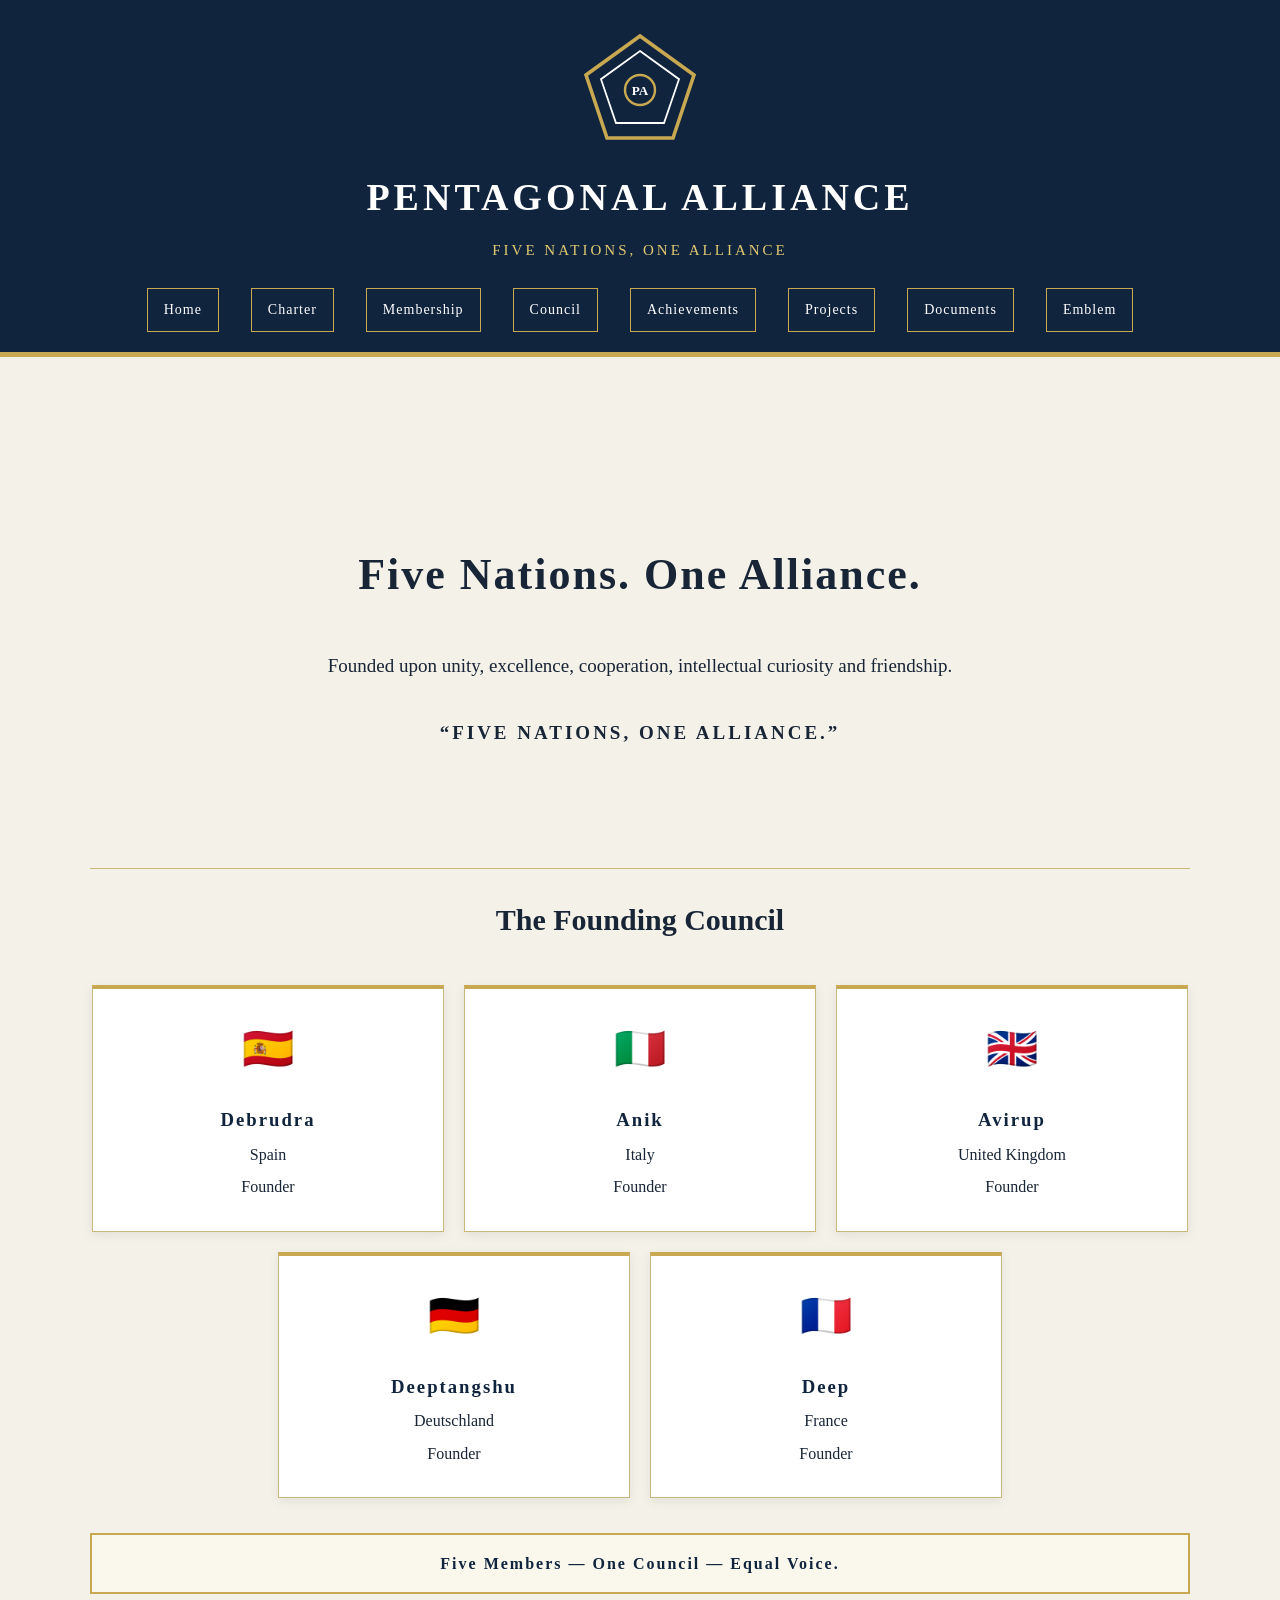
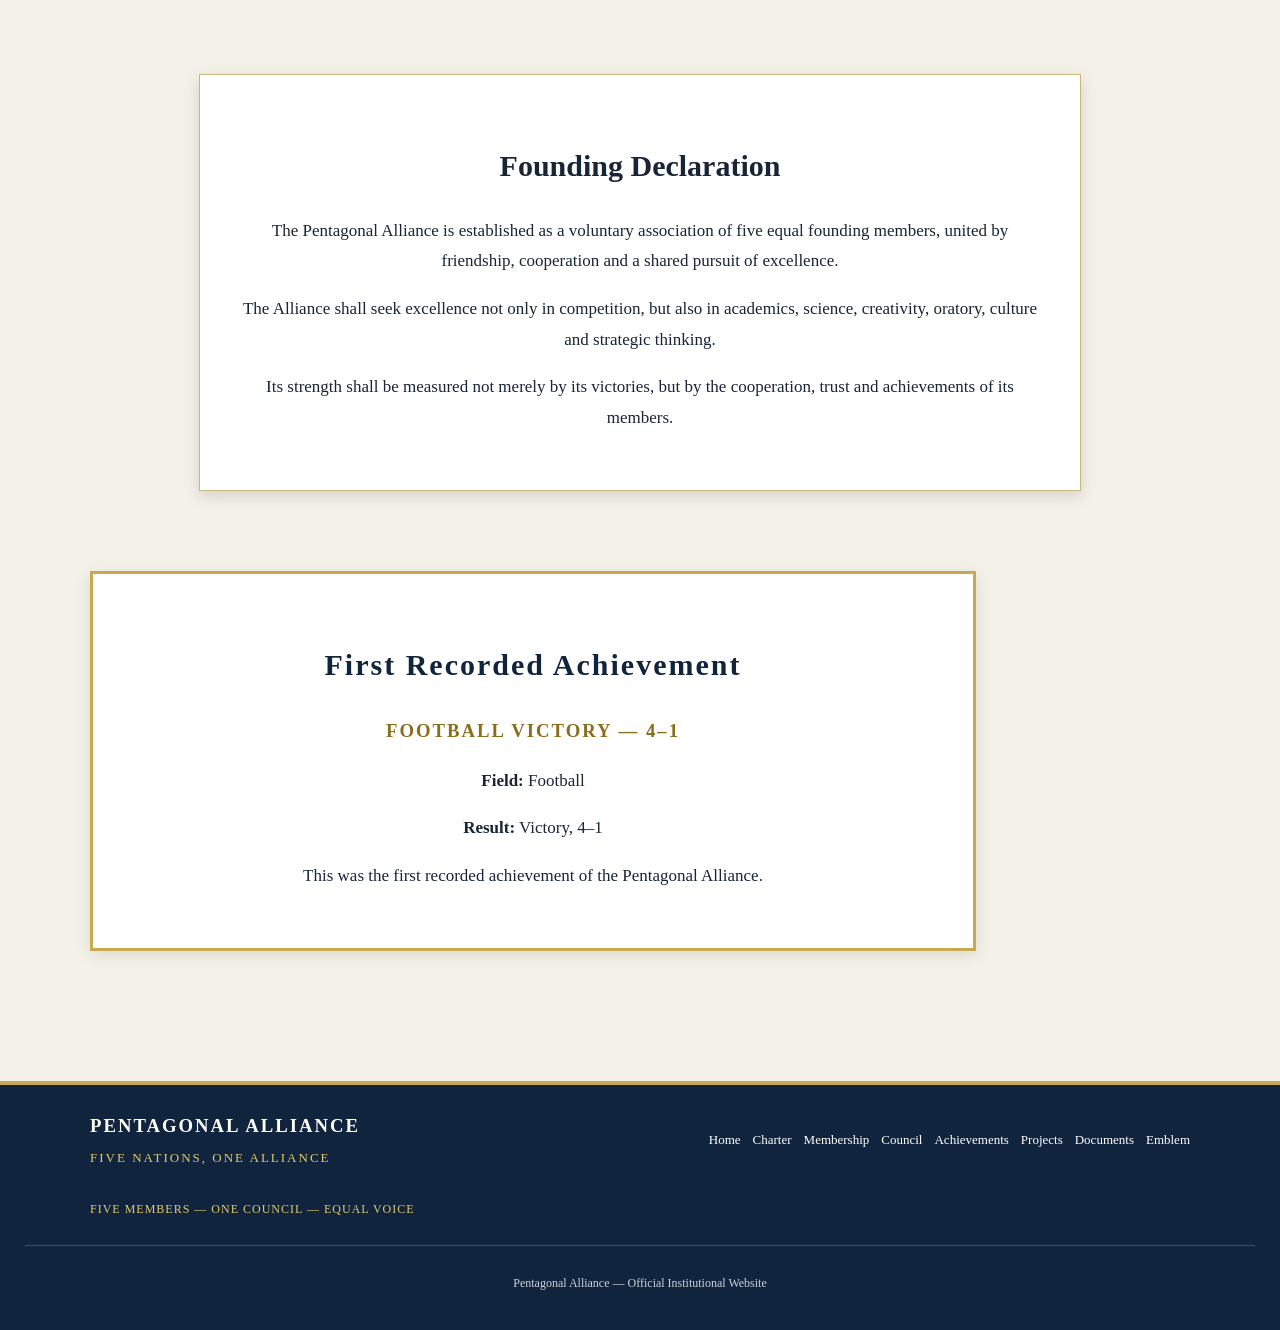
==== index.html @ d6d276eb "Rename index .html to index.html" ====
<!DOCTYPE html>
<html>

<head>
    <title>Pentagonal Alliance</title>
    <link rel="stylesheet" href="style.css">
</head>

<body>

<header>
<div class="alliance-emblem">

    <svg viewBox="0 0 200 200" aria-label="Pentagonal Alliance emblem">

        <polygon
            points="100,10 190,75 155,180 45,180 10,75"
            fill="none"
            stroke="#c8a951"
            stroke-width="6"
        />

        <polygon
            points="100,35 165,82 140,155 60,155 35,82"
            fill="none"
            stroke="#ffffff"
            stroke-width="3"
        />

        <circle
            cx="100"
            cy="100"
            r="25"
            fill="none"
            stroke="#c8a951"
            stroke-width="4"
        />

        <text
            x="100"
            y="108"
            text-anchor="middle"
            fill="#ffffff"
            font-size="22"
            font-family="Georgia, serif"
            font-weight="bold">
            PA
        </text>

    </svg>

</div>
    <h1>PENTAGONAL ALLIANCE</h1>

    <p>FIVE NATIONS, ONE ALLIANCE</p>

    <nav>
        <a href="home.html">Home</a>
        <a href="charter.html">Charter</a>
        <a href="membership.html">Membership</a>
        <a href="council.html">Council</a>
        <a href="achievements.html">Achievements</a>
        <a href="projects.html">Projects</a>
        <a href="documents.html">Documents</a>
        <a href="logo.html">Emblem</a>

    </nav>

</header>


<main>

    <!-- HERO SECTION -->

    <section class="hero">

        <h2>Five Nations. One Alliance.</h2>

        <p>
            Founded upon unity, excellence, cooperation,
            intellectual curiosity and friendship.
        </p>

        <p class="motto">
            “FIVE NATIONS, ONE ALLIANCE.”
        </p>

    </section>


    <!-- FOUNDING COUNCIL -->

    <section>

        <h2>The Founding Council</h2>

        <div class="founders">

            <div class="founder-card">
                <div class="flag">🇪🇸</div>
                <h3>Debrudra</h3>
                <p>Spain</p>
                <p>Founder</p>
            </div>

            <div class="founder-card">
                <div class="flag">🇮🇹</div>
                <h3>Anik</h3>
                <p>Italy</p>
                <p>Founder</p>
            </div>

            <div class="founder-card">
                <div class="flag">🇬🇧</div>
                <h3>Avirup</h3>
                <p>United Kingdom</p>
                <p>Founder</p>
            </div>

            <div class="founder-card">
                <div class="flag">🇩🇪</div>
                <h3>Deeptangshu</h3>
                <p>Deutschland</p>
                <p>Founder</p>
            </div>

            <div class="founder-card">
                <div class="flag">🇫🇷</div>
                <h3>Deep</h3>
                <p>France</p>
                <p>Founder</p>
            </div>

        </div>

        <p class="principle">
            Five Members — One Council — Equal Voice.
        </p>

    </section>


    <!-- FOUNDING DECLARATION -->

    <section class="declaration">

        <h2>Founding Declaration</h2>

        <p>
            The Pentagonal Alliance is established as a
            voluntary association of five equal founding members,
            united by friendship, cooperation and a shared pursuit
            of excellence.
        </p>

        <p>
            The Alliance shall seek excellence not only in
            competition, but also in academics, science,
            creativity, oratory, culture and strategic thinking.
        </p>

        <p>
            Its strength shall be measured not merely by its
            victories, but by the cooperation, trust and
            achievements of its members.
        </p>

    </section>


    <!-- FIRST ACHIEVEMENT -->

    <section class="achievement">

        <h2>First Recorded Achievement</h2>

        <h3>FOOTBALL VICTORY — 4–1</h3>

        <p>
            <strong>Field:</strong> Football
        </p>

        <p>
            <strong>Result:</strong> Victory, 4–1
        </p>

        <p>
            This was the first recorded achievement of the
            Pentagonal Alliance.
        </p>

    </section>

</main>


<footer>

    <div class="footer-inner">

        <div class="footer-brand">

            <h3>PENTAGONAL ALLIANCE</h3>

            <p>
                FIVE NATIONS, ONE ALLIANCE
            </p>

        </div>


        <div class="footer-links">

            <a href="home.html">Home</a>
            <a href="charter.html">Charter</a>
            <a href="membership.html">Membership</a>
            <a href="council.html">Council</a>
            <a href="achievements.html">Achievements</a>
            <a href="projects.html">Projects</a>
            <a href="documents.html">Documents</a>
            <a href="logo.html">Emblem</a>

        </div>


        <div class="footer-principle">

            <p>
                FIVE MEMBERS — ONE COUNCIL — EQUAL VOICE
            </p>

        </div>

    </div>


    <div class="footer-bottom">

        <p>
             Pentagonal Alliance — Official Institutional Website
        </p>

    </div>

</footer>


</body>

</html>
---- style.css ----
body {
    margin: 0;
    font-family: Georgia, serif;
    background: #f4f1e8;
    color: #172033;
}

header {
    background: #172033;
    color: white;
    text-align: center;
    padding: 35px;
}

header h1 {
    font-size: 42px;
    letter-spacing: 5px;
    margin: 0;
}

header p {
    letter-spacing: 3px;
}

main {
    text-align: center;
    padding: 60px 20px;
}

h2 {
    font-size: 30px;
}

footer {
    text-align: center;
    padding: 25px;
    background: #172033;
    color: white;
}
nav {
    margin-top: 25px;
}

nav a {
    color: white;
    text-decoration: none;
    margin: 0 12px;
    font-size: 16px;
}

nav a:hover {
    text-decoration: underline;
}
.hero {
    padding: 100px 20px;
    border-bottom: 1px solid #c9b77d;
}

.hero h2 {
    font-size: 44px;
    letter-spacing: 2px;
}

.hero p {
    font-size: 19px;
}

.motto {
    margin-top: 35px;
    font-weight: bold;
    letter-spacing: 3px;
}

.founders {
    display: flex;
    justify-content: center;
    gap: 20px;
    flex-wrap: wrap;
    margin-top: 40px;
}

.founder-card {
    background: white;
    width: 150px;
    padding: 25px 15px;
    border: 1px solid #c9b77d;
    box-shadow: 0 5px 15px #0002;
}

.founder-card .flag {
    font-size: 45px;
}

.founder-card h3 {
    margin-bottom: 5px;
}

.founder-card p {
    margin: 5px;
}

.principle {
    margin-top: 35px;
    font-weight: bold;
    letter-spacing: 1px;
}

.declaration,
.achievement {
    max-width: 800px;
    margin: 80px auto;
    padding: 40px;
    background: white;
    border: 1px solid #c9b77d;
    box-shadow: 0 5px 15px #0002;
}

.declaration p,
.achievement p {
    line-height: 1.8;
    font-size: 17px;
}

.achievement h3 {
    letter-spacing: 2px;
}
.page-intro {
    max-width: 900px;
    margin: 70px auto 40px;
    text-align: center;
}

.page-intro h2 {
    letter-spacing: 2px;
}

.article {
    max-width: 850px;
    margin: 30px auto;
    padding: 35px 45px;
    background: white;
    border-left: 5px solid #c9b77d;
    box-shadow: 0 4px 12px #0002;
    text-align: left;
}

.article h2 {
    margin-top: 0;
    font-size: 25px;
}

.article p {
    line-height: 1.8;
    font-size: 17px;
}

.article li {
    margin: 10px 0;
    line-height: 1.5;
}
.process {
    display: flex;
    flex-direction: column;
    align-items: center;
    margin-top: 35px;
}

.process-step {
    display: flex;
    flex-direction: column;
    align-items: center;
    justify-content: center;

    width: 260px;
    padding: 20px;

    background: #f4f1e8;
    border: 2px solid #c9b77d;

    text-align: center;
}

.process-step strong {
    font-size: 25px;
    margin-bottom: 8px;
}

.process-arrow {
    font-size: 30px;
    margin: 8px;
}

.final-step {
    background: #172033;
    color: white;
}

.article ol {
    padding-left: 25px;
}

.article ol li {
    margin: 18px 0;
    line-height: 1.7;
}
body {
    font-family: Georgia, "Times New Roman", serif;
    background: #f4f1e8;
    color: #182536;
    margin: 0;
    line-height: 1.7;
}

header {
    background: #10243e;
    color: white;
    text-align: center;
    padding: 30px 20px 20px;
    border-bottom: 5px solid #c8a951;
}

header h1 {
    margin: 0;
    font-size: 38px;
    letter-spacing: 4px;
}

header p {
    margin: 8px 0 22px;
    font-size: 15px;
    letter-spacing: 3px;
    color: #e1c96f;
}

nav {
    display: flex;
    justify-content: center;
    flex-wrap: wrap;
    gap: 8px;
}

nav a {
    color: white;
    text-decoration: none;
    padding: 9px 16px;
    border: 1px solid #c8a951;
    font-size: 14px;
    letter-spacing: 1px;
    transition: 0.3s;
}

nav a:hover {
    background: #c8a951;
    color: #10243e;
}

main {
    max-width: 1100px;
    margin: auto;
    padding: 45px 25px;
}

.page-intro {
    text-align: center;
    max-width: 850px;
    margin: 0 auto 40px;
    padding: 35px;
    background: white;
    border-top: 4px solid #c8a951;
    border-bottom: 1px solid #d6d0bd;
}

.page-intro h2 {
    font-size: 32px;
    letter-spacing: 2px;
    margin-top: 0;
}

.page-intro p {
    font-size: 17px;
}

.article {
    background: white;
    margin: 30px 0;
    padding: 30px 35px;
    border-left: 5px solid #10243e;
    box-shadow: 0 3px 10px rgba(0, 0, 0, 0.08);
}

.article h2 {
    color: #10243e;
    border-bottom: 1px solid #c8a951;
    padding-bottom: 8px;
}

.article li {
    margin: 8px 0;
}

.founders {
    display: flex;
    flex-wrap: wrap;
    justify-content: center;
    gap: 20px;
}

.founder-card {
    flex: 1 1 250px;
    max-width: 300px;
    background: white;
    padding: 25px;
    text-align: center;
    border-top: 4px solid #c8a951;
    box-shadow: 0 3px 10px rgba(0, 0, 0, 0.08);
    transition: transform 0.3s;
}

.founder-card:hover {
    transform: translateY(-5px);
}

.founder-card .flag {
    font-size: 42px;
    margin-bottom: 10px;
}

.founder-card h3 {
    color: #10243e;
    letter-spacing: 2px;
}

.principle {
    text-align: center;
    font-weight: bold;
    color: #10243e;
    letter-spacing: 2px;
    padding: 15px;
    border: 2px solid #c8a951;
    background: #faf7ed;
}

.achievement {
    background: white;
    text-align: center;
    margin: 35px 0;
    padding: 40px;
    border: 3px solid #c8a951;
    box-shadow: 0 4px 15px rgba(0, 0, 0, 0.1);
}

.achievement h3 {
    color: #8a6d1d;
    letter-spacing: 2px;
}

.achievement h2 {
    color: #10243e;
    font-size: 30px;
    letter-spacing: 2px;
}

.process {
    display: flex;
    align-items: stretch;
    justify-content: center;
    gap: 10px;
    margin: 35px 0;
    flex-wrap: wrap;
}

.process-step {
    flex: 1 1 200px;
    padding: 25px;
    background: white;
    border-top: 4px solid #c8a951;
    text-align: center;
}

.process-step strong {
    display: block;
    color: #10243e;
    font-size: 18px;
    margin-bottom: 8px;
}

.process-arrow {
    display: flex;
    align-items: center;
    font-size: 28px;
    color: #c8a951;
}

.final-step {
    background: #10243e;
    color: white;
    padding: 30px;
    text-align: center;
    margin: 30px 0;
    border: 3px solid #c8a951;
}

.final-step strong {
    font-size: 25px;
    letter-spacing: 2px;
}

footer {
    background: #10243e;
    color: white;
    text-align: center;
    padding: 25px;
    margin-top: 50px;
    border-top: 4px solid #c8a951;
}

@media (max-width: 700px) {

    header h1 {
        font-size: 28px;
    }

    nav a {
        padding: 8px 10px;
        font-size: 12px;
    }

    main {
        padding: 25px 15px;
    }

    .article {
        padding: 22px;
    }

    .page-intro {
        padding: 25px 20px;
    }

}
.alliance-emblem {
    width: 120px;
    height: 120px;
    margin: 0 auto 15px;
}

.alliance-emblem svg {
    width: 100%;
    height: 100%;
    display: block;
}
.official-logo {
    width: 150px;
    height: 150px;
    margin: 0 auto 15px;
    display: flex;
    justify-content: center;
    align-items: center;
}

.official-logo img {
    max-width: 100%;
    max-height: 100%;
    object-fit: contain;
    display: block;
}
.footer-inner {
    max-width: 1100px;
    margin: auto;
    display: flex;
    justify-content: space-between;
    align-items: center;
    gap: 30px;
    flex-wrap: wrap;
}

.footer-brand {
    text-align: left;
}

.footer-brand h3 {
    margin: 0 0 5px;
    letter-spacing: 2px;
}

.footer-brand p {
    margin: 0;
    color: #e1c96f;
    letter-spacing: 2px;
    font-size: 13px;
}

.footer-links {
    display: flex;
    flex-wrap: wrap;
    justify-content: center;
    gap: 12px;
}

.footer-links a {
    color: white;
    text-decoration: none;
    font-size: 13px;
}

.footer-links a:hover {
    color: #e1c96f;
}

.footer-principle {
    text-align: right;
}

.footer-principle p {
    margin: 0;
    color: #e1c96f;
    font-size: 12px;
    letter-spacing: 1px;
}

.footer-bottom {
    margin-top: 25px;
    padding-top: 15px;
    border-top: 1px solid #4a5870;
    text-align: center;
    font-size: 12px;
    opacity: 0.8;
}

@media (max-width: 700px) {

    .footer-inner {
        flex-direction: column;
        text-align: center;
    }

    .footer-brand,
    .footer-principle {
        text-align: center;
    }

}
/* ================================
   OFFICIAL EMBLEM DISPLAY
   ================================ */

.logo-display {
    max-width: 1000px;
    margin: 50px auto;
    padding: 60px 30px;
    text-align: center;
    background: #fffdf5;
    border: 2px solid #c9a227;
    box-shadow: 0 8px 30px rgba(0, 0, 0, 0.12);
}

.large-logo {
    width: 420px;
    height: 420px;
    margin: 0 auto 35px;
    display: flex;
    justify-content: center;
    align-items: center;
}

.large-logo img {
    max-width: 100%;
    max-height: 100%;
    object-fit: contain;
    display: block;
}

.logo-display h2 {
    margin-top: 10px;
    color: #0b1f3a;
    letter-spacing: 2px;
}

.logo-motto {
    font-size: 1.2rem;
    font-weight: bold;
    color: #b08d19;
    letter-spacing: 3px;
    margin: 15px 0;
}

.logo-description {
    max-width: 700px;
    margin: 20px auto 0;
    line-height: 1.8;
}
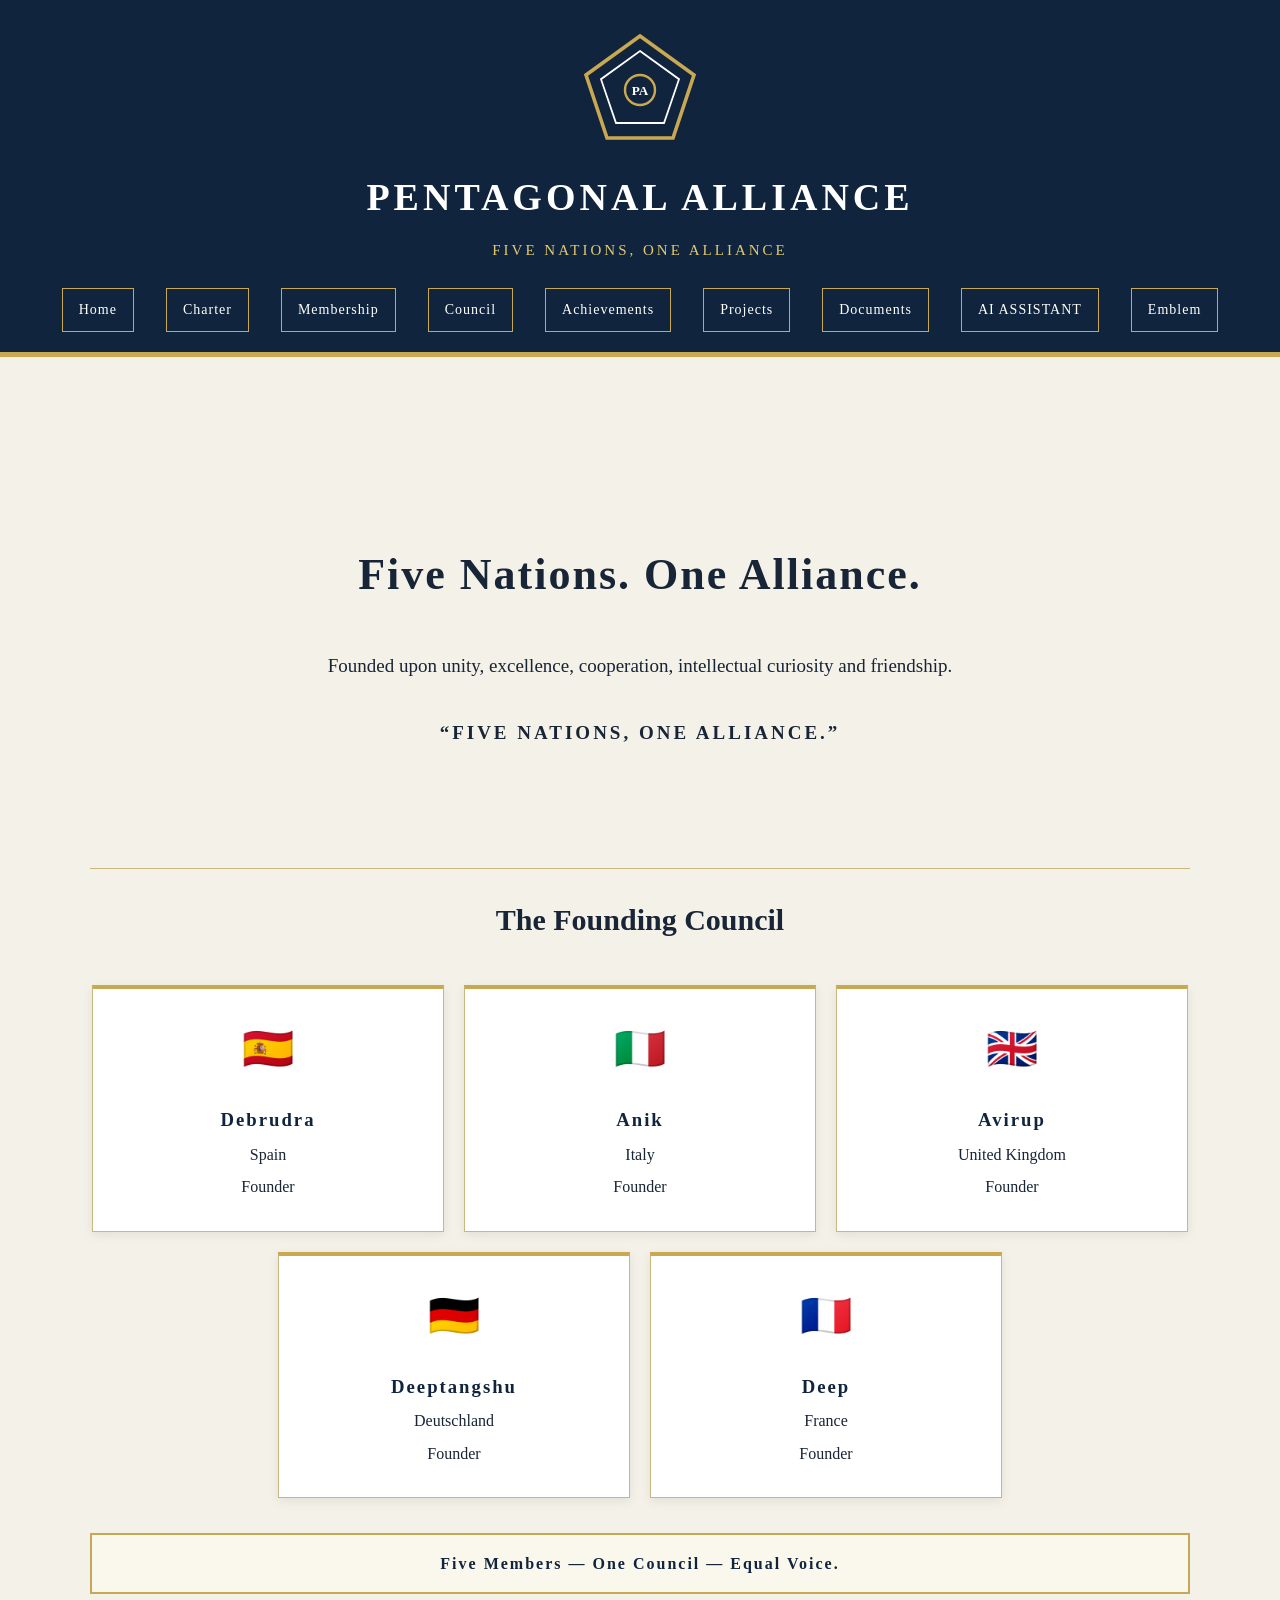
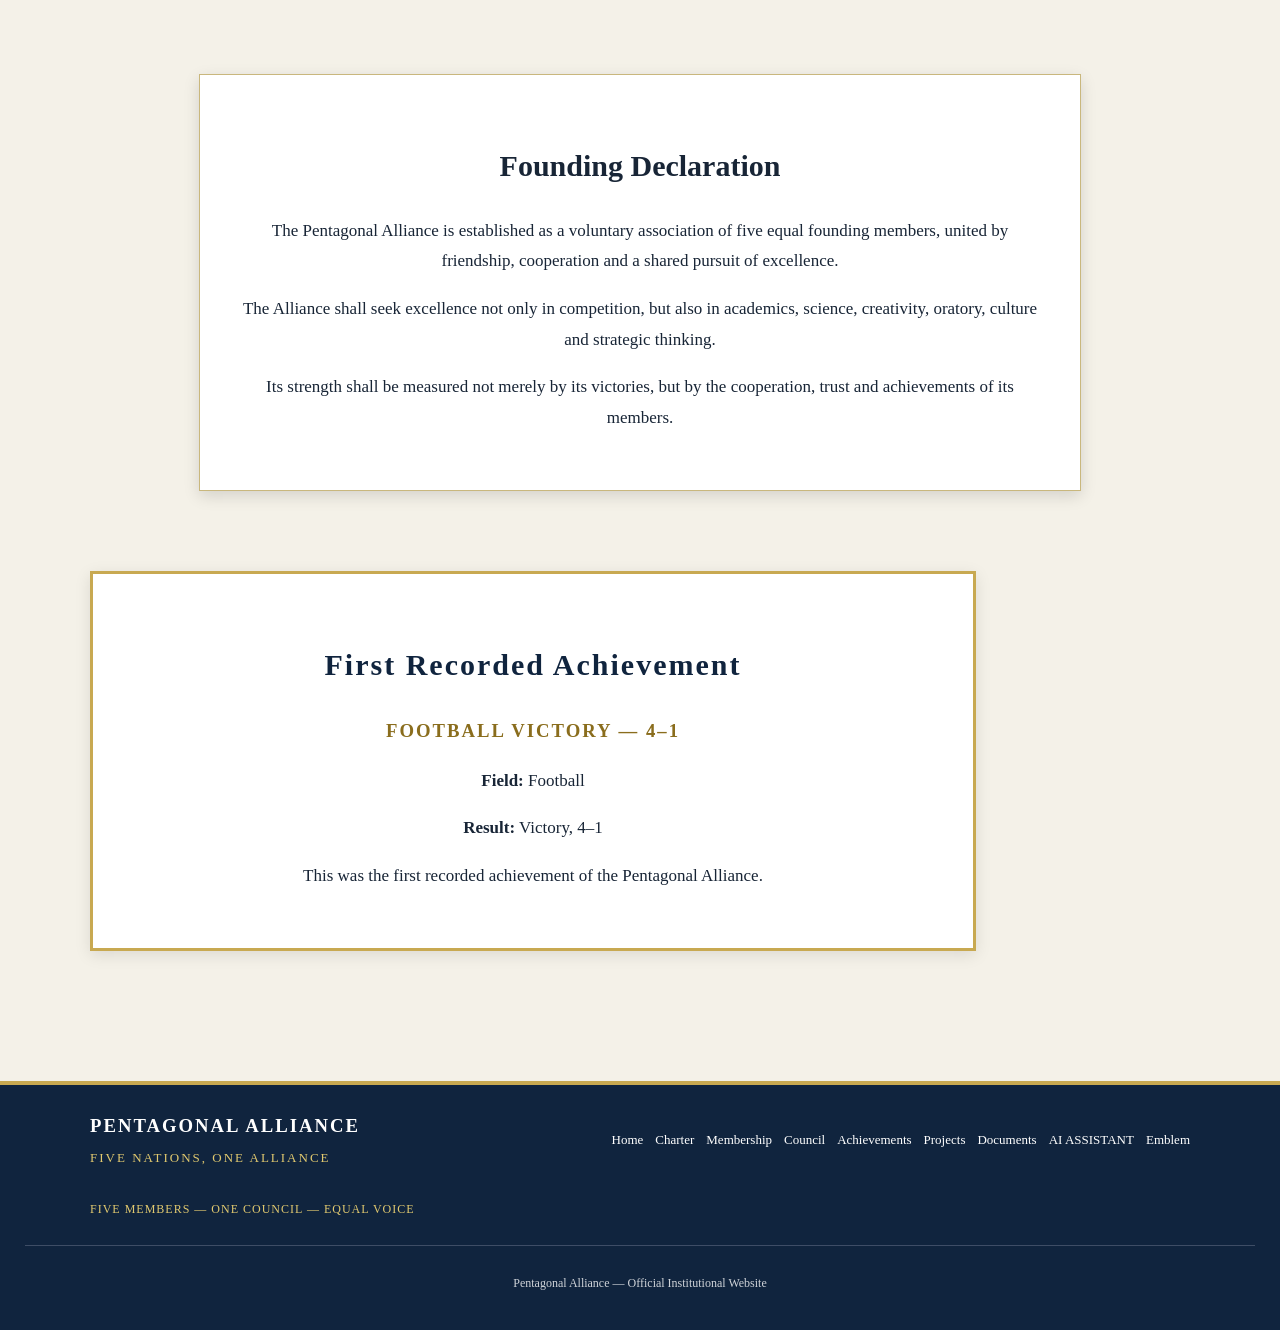
==== commit 747b6aa4: "Add AI Assistant navigation to all pages" ====
--- a/index.html
+++ b/index.html
@@ -3,6 +3,7 @@
 
 <head>
     <title>Pentagonal Alliance</title>
+    <meta name="google-site-verification" content="V7TKDYLYKjox0ZuSymIshBcGemnYX03zlpI-O2CF2qI" />
     <link rel="stylesheet" href="style.css">
 </head>
 
@@ -62,6 +63,7 @@
         <a href="achievements.html">Achievements</a>
         <a href="projects.html">Projects</a>
         <a href="documents.html">Documents</a>
+        <a href="ai.html">AI ASSISTANT</a>
         <a href="logo.html">Emblem</a>
 
     </nav>
@@ -219,6 +221,7 @@
             <a href="achievements.html">Achievements</a>
             <a href="projects.html">Projects</a>
             <a href="documents.html">Documents</a>
+            <a href="ai.html">AI ASSISTANT</a>
             <a href="logo.html">Emblem</a>
 
         </div>
--- a/style.css
+++ b/style.css
@@ -1,591 +1,689 @@
-body {
-    margin: 0;
-    font-family: Georgia, serif;
-    background: #f4f1e8;
-    color: #172033;
-}
-
-header {
-    background: #172033;
-    color: white;
-    text-align: center;
-    padding: 35px;
-}
-
-header h1 {
-    font-size: 42px;
-    letter-spacing: 5px;
-    margin: 0;
-}
-
-header p {
-    letter-spacing: 3px;
-}
-
-main {
-    text-align: center;
-    padding: 60px 20px;
-}
-
-h2 {
-    font-size: 30px;
-}
-
-footer {
-    text-align: center;
-    padding: 25px;
-    background: #172033;
-    color: white;
-}
-nav {
-    margin-top: 25px;
-}
-
-nav a {
-    color: white;
-    text-decoration: none;
-    margin: 0 12px;
-    font-size: 16px;
-}
-
-nav a:hover {
-    text-decoration: underline;
-}
-.hero {
-    padding: 100px 20px;
-    border-bottom: 1px solid #c9b77d;
-}
-
-.hero h2 {
-    font-size: 44px;
-    letter-spacing: 2px;
-}
-
-.hero p {
-    font-size: 19px;
-}
-
-.motto {
-    margin-top: 35px;
-    font-weight: bold;
-    letter-spacing: 3px;
-}
-
-.founders {
-    display: flex;
-    justify-content: center;
-    gap: 20px;
-    flex-wrap: wrap;
-    margin-top: 40px;
-}
-
-.founder-card {
-    background: white;
-    width: 150px;
-    padding: 25px 15px;
-    border: 1px solid #c9b77d;
-    box-shadow: 0 5px 15px #0002;
-}
-
-.founder-card .flag {
-    font-size: 45px;
-}
-
-.founder-card h3 {
-    margin-bottom: 5px;
-}
-
-.founder-card p {
-    margin: 5px;
-}
-
-.principle {
-    margin-top: 35px;
-    font-weight: bold;
-    letter-spacing: 1px;
-}
-
-.declaration,
-.achievement {
-    max-width: 800px;
-    margin: 80px auto;
-    padding: 40px;
-    background: white;
-    border: 1px solid #c9b77d;
-    box-shadow: 0 5px 15px #0002;
-}
-
-.declaration p,
-.achievement p {
-    line-height: 1.8;
-    font-size: 17px;
-}
-
-.achievement h3 {
-    letter-spacing: 2px;
-}
-.page-intro {
-    max-width: 900px;
-    margin: 70px auto 40px;
-    text-align: center;
-}
-
-.page-intro h2 {
-    letter-spacing: 2px;
-}
-
-.article {
-    max-width: 850px;
-    margin: 30px auto;
-    padding: 35px 45px;
-    background: white;
-    border-left: 5px solid #c9b77d;
-    box-shadow: 0 4px 12px #0002;
-    text-align: left;
-}
-
-.article h2 {
-    margin-top: 0;
-    font-size: 25px;
-}
-
-.article p {
-    line-height: 1.8;
-    font-size: 17px;
-}
-
-.article li {
-    margin: 10px 0;
-    line-height: 1.5;
-}
-.process {
-    display: flex;
-    flex-direction: column;
-    align-items: center;
-    margin-top: 35px;
-}
-
-.process-step {
-    display: flex;
-    flex-direction: column;
-    align-items: center;
-    justify-content: center;
-
-    width: 260px;
-    padding: 20px;
-
-    background: #f4f1e8;
-    border: 2px solid #c9b77d;
-
-    text-align: center;
-}
-
-.process-step strong {
-    font-size: 25px;
-    margin-bottom: 8px;
-}
-
-.process-arrow {
-    font-size: 30px;
-    margin: 8px;
-}
-
-.final-step {
-    background: #172033;
-    color: white;
-}
-
-.article ol {
-    padding-left: 25px;
-}
-
-.article ol li {
-    margin: 18px 0;
-    line-height: 1.7;
-}
-body {
-    font-family: Georgia, "Times New Roman", serif;
-    background: #f4f1e8;
-    color: #182536;
-    margin: 0;
-    line-height: 1.7;
-}
-
-header {
-    background: #10243e;
-    color: white;
-    text-align: center;
-    padding: 30px 20px 20px;
-    border-bottom: 5px solid #c8a951;
-}
-
-header h1 {
-    margin: 0;
-    font-size: 38px;
-    letter-spacing: 4px;
-}
-
-header p {
-    margin: 8px 0 22px;
-    font-size: 15px;
-    letter-spacing: 3px;
-    color: #e1c96f;
-}
-
-nav {
-    display: flex;
-    justify-content: center;
-    flex-wrap: wrap;
-    gap: 8px;
-}
-
-nav a {
-    color: white;
-    text-decoration: none;
-    padding: 9px 16px;
-    border: 1px solid #c8a951;
-    font-size: 14px;
-    letter-spacing: 1px;
-    transition: 0.3s;
-}
-
-nav a:hover {
-    background: #c8a951;
-    color: #10243e;
-}
-
-main {
-    max-width: 1100px;
-    margin: auto;
-    padding: 45px 25px;
-}
-
-.page-intro {
-    text-align: center;
-    max-width: 850px;
-    margin: 0 auto 40px;
-    padding: 35px;
-    background: white;
-    border-top: 4px solid #c8a951;
-    border-bottom: 1px solid #d6d0bd;
-}
-
-.page-intro h2 {
-    font-size: 32px;
-    letter-spacing: 2px;
-    margin-top: 0;
-}
-
-.page-intro p {
-    font-size: 17px;
-}
-
-.article {
-    background: white;
-    margin: 30px 0;
-    padding: 30px 35px;
-    border-left: 5px solid #10243e;
-    box-shadow: 0 3px 10px rgba(0, 0, 0, 0.08);
-}
-
-.article h2 {
-    color: #10243e;
-    border-bottom: 1px solid #c8a951;
-    padding-bottom: 8px;
-}
-
-.article li {
-    margin: 8px 0;
-}
-
-.founders {
-    display: flex;
-    flex-wrap: wrap;
-    justify-content: center;
-    gap: 20px;
-}
-
-.founder-card {
-    flex: 1 1 250px;
-    max-width: 300px;
-    background: white;
-    padding: 25px;
-    text-align: center;
-    border-top: 4px solid #c8a951;
-    box-shadow: 0 3px 10px rgba(0, 0, 0, 0.08);
-    transition: transform 0.3s;
-}
-
-.founder-card:hover {
-    transform: translateY(-5px);
-}
-
-.founder-card .flag {
-    font-size: 42px;
-    margin-bottom: 10px;
-}
-
-.founder-card h3 {
-    color: #10243e;
-    letter-spacing: 2px;
-}
-
-.principle {
-    text-align: center;
-    font-weight: bold;
-    color: #10243e;
-    letter-spacing: 2px;
-    padding: 15px;
-    border: 2px solid #c8a951;
-    background: #faf7ed;
-}
-
-.achievement {
-    background: white;
-    text-align: center;
-    margin: 35px 0;
-    padding: 40px;
-    border: 3px solid #c8a951;
-    box-shadow: 0 4px 15px rgba(0, 0, 0, 0.1);
-}
-
-.achievement h3 {
-    color: #8a6d1d;
-    letter-spacing: 2px;
-}
-
-.achievement h2 {
-    color: #10243e;
-    font-size: 30px;
-    letter-spacing: 2px;
-}
-
-.process {
-    display: flex;
-    align-items: stretch;
-    justify-content: center;
-    gap: 10px;
-    margin: 35px 0;
-    flex-wrap: wrap;
-}
-
-.process-step {
-    flex: 1 1 200px;
-    padding: 25px;
-    background: white;
-    border-top: 4px solid #c8a951;
-    text-align: center;
-}
-
-.process-step strong {
-    display: block;
-    color: #10243e;
-    font-size: 18px;
-    margin-bottom: 8px;
-}
-
-.process-arrow {
-    display: flex;
-    align-items: center;
-    font-size: 28px;
-    color: #c8a951;
-}
-
-.final-step {
-    background: #10243e;
-    color: white;
-    padding: 30px;
-    text-align: center;
-    margin: 30px 0;
-    border: 3px solid #c8a951;
-}
-
-.final-step strong {
-    font-size: 25px;
-    letter-spacing: 2px;
-}
-
-footer {
-    background: #10243e;
-    color: white;
-    text-align: center;
-    padding: 25px;
-    margin-top: 50px;
-    border-top: 4px solid #c8a951;
-}
-
-@media (max-width: 700px) {
-
-    header h1 {
-        font-size: 28px;
-    }
-
-    nav a {
-        padding: 8px 10px;
-        font-size: 12px;
-    }
-
-    main {
-        padding: 25px 15px;
-    }
-
-    .article {
-        padding: 22px;
-    }
-
-    .page-intro {
-        padding: 25px 20px;
-    }
-
-}
-.alliance-emblem {
-    width: 120px;
-    height: 120px;
-    margin: 0 auto 15px;
-}
-
-.alliance-emblem svg {
-    width: 100%;
-    height: 100%;
-    display: block;
-}
-.official-logo {
-    width: 150px;
-    height: 150px;
-    margin: 0 auto 15px;
-    display: flex;
-    justify-content: center;
-    align-items: center;
-}
-
-.official-logo img {
-    max-width: 100%;
-    max-height: 100%;
-    object-fit: contain;
-    display: block;
-}
-.footer-inner {
-    max-width: 1100px;
-    margin: auto;
-    display: flex;
-    justify-content: space-between;
-    align-items: center;
-    gap: 30px;
-    flex-wrap: wrap;
-}
-
-.footer-brand {
-    text-align: left;
-}
-
-.footer-brand h3 {
-    margin: 0 0 5px;
-    letter-spacing: 2px;
-}
-
-.footer-brand p {
-    margin: 0;
-    color: #e1c96f;
-    letter-spacing: 2px;
-    font-size: 13px;
-}
-
-.footer-links {
-    display: flex;
-    flex-wrap: wrap;
-    justify-content: center;
-    gap: 12px;
-}
-
-.footer-links a {
-    color: white;
-    text-decoration: none;
-    font-size: 13px;
-}
-
-.footer-links a:hover {
-    color: #e1c96f;
-}
-
-.footer-principle {
-    text-align: right;
-}
-
-.footer-principle p {
-    margin: 0;
-    color: #e1c96f;
-    font-size: 12px;
-    letter-spacing: 1px;
-}
-
-.footer-bottom {
-    margin-top: 25px;
-    padding-top: 15px;
-    border-top: 1px solid #4a5870;
-    text-align: center;
-    font-size: 12px;
-    opacity: 0.8;
-}
-
-@media (max-width: 700px) {
-
-    .footer-inner {
-        flex-direction: column;
-        text-align: center;
-    }
-
-    .footer-brand,
-    .footer-principle {
-        text-align: center;
-    }
-
-}
-/* ================================
-   OFFICIAL EMBLEM DISPLAY
-   ================================ */
-
-.logo-display {
-    max-width: 1000px;
-    margin: 50px auto;
-    padding: 60px 30px;
-    text-align: center;
-    background: #fffdf5;
-    border: 2px solid #c9a227;
-    box-shadow: 0 8px 30px rgba(0, 0, 0, 0.12);
-}
-
-.large-logo {
-    width: 420px;
-    height: 420px;
-    margin: 0 auto 35px;
-    display: flex;
-    justify-content: center;
-    align-items: center;
-}
-
-.large-logo img {
-    max-width: 100%;
-    max-height: 100%;
-    object-fit: contain;
-    display: block;
-}
-
-.logo-display h2 {
-    margin-top: 10px;
-    color: #0b1f3a;
-    letter-spacing: 2px;
-}
-
-.logo-motto {
-    font-size: 1.2rem;
-    font-weight: bold;
-    color: #b08d19;
-    letter-spacing: 3px;
-    margin: 15px 0;
-}
-
-.logo-description {
-    max-width: 700px;
-    margin: 20px auto 0;
-    line-height: 1.8;
+body {
+    margin: 0;
+    font-family: Georgia, serif;
+    background: #f4f1e8;
+    color: #172033;
+}
+
+header {
+    background: #172033;
+    color: white;
+    text-align: center;
+    padding: 35px;
+}
+
+header h1 {
+    font-size: 42px;
+    letter-spacing: 5px;
+    margin: 0;
+}
+
+header p {
+    letter-spacing: 3px;
+}
+
+main {
+    text-align: center;
+    padding: 60px 20px;
+}
+
+h2 {
+    font-size: 30px;
+}
+
+footer {
+    text-align: center;
+    padding: 25px;
+    background: #172033;
+    color: white;
+}
+nav {
+    margin-top: 25px;
+}
+
+nav a {
+    color: white;
+    text-decoration: none;
+    margin: 0 12px;
+    font-size: 16px;
+}
+
+nav a:hover {
+    text-decoration: underline;
+}
+.hero {
+    padding: 100px 20px;
+    border-bottom: 1px solid #c9b77d;
+}
+
+.hero h2 {
+    font-size: 44px;
+    letter-spacing: 2px;
+}
+
+.hero p {
+    font-size: 19px;
+}
+
+.motto {
+    margin-top: 35px;
+    font-weight: bold;
+    letter-spacing: 3px;
+}
+
+.founders {
+    display: flex;
+    justify-content: center;
+    gap: 20px;
+    flex-wrap: wrap;
+    margin-top: 40px;
+}
+
+.founder-card {
+    background: white;
+    width: 150px;
+    padding: 25px 15px;
+    border: 1px solid #c9b77d;
+    box-shadow: 0 5px 15px #0002;
+}
+
+.founder-card .flag {
+    font-size: 45px;
+}
+
+.founder-card h3 {
+    margin-bottom: 5px;
+}
+
+.founder-card p {
+    margin: 5px;
+}
+
+.principle {
+    margin-top: 35px;
+    font-weight: bold;
+    letter-spacing: 1px;
+}
+
+.declaration,
+.achievement {
+    max-width: 800px;
+    margin: 80px auto;
+    padding: 40px;
+    background: white;
+    border: 1px solid #c9b77d;
+    box-shadow: 0 5px 15px #0002;
+}
+
+.declaration p,
+.achievement p {
+    line-height: 1.8;
+    font-size: 17px;
+}
+
+.achievement h3 {
+    letter-spacing: 2px;
+}
+.page-intro {
+    max-width: 900px;
+    margin: 70px auto 40px;
+    text-align: center;
+}
+
+.page-intro h2 {
+    letter-spacing: 2px;
+}
+
+.article {
+    max-width: 850px;
+    margin: 30px auto;
+    padding: 35px 45px;
+    background: white;
+    border-left: 5px solid #c9b77d;
+    box-shadow: 0 4px 12px #0002;
+    text-align: left;
+}
+
+.article h2 {
+    margin-top: 0;
+    font-size: 25px;
+}
+
+.article p {
+    line-height: 1.8;
+    font-size: 17px;
+}
+
+.article li {
+    margin: 10px 0;
+    line-height: 1.5;
+}
+.process {
+    display: flex;
+    flex-direction: column;
+    align-items: center;
+    margin-top: 35px;
+}
+
+.process-step {
+    display: flex;
+    flex-direction: column;
+    align-items: center;
+    justify-content: center;
+
+    width: 260px;
+    padding: 20px;
+
+    background: #f4f1e8;
+    border: 2px solid #c9b77d;
+
+    text-align: center;
+}
+
+.process-step strong {
+    font-size: 25px;
+    margin-bottom: 8px;
+}
+
+.process-arrow {
+    font-size: 30px;
+    margin: 8px;
+}
+
+.final-step {
+    background: #172033;
+    color: white;
+}
+
+.article ol {
+    padding-left: 25px;
+}
+
+.article ol li {
+    margin: 18px 0;
+    line-height: 1.7;
+}
+body {
+    font-family: Georgia, "Times New Roman", serif;
+    background: #f4f1e8;
+    color: #182536;
+    margin: 0;
+    line-height: 1.7;
+}
+
+header {
+    background: #10243e;
+    color: white;
+    text-align: center;
+    padding: 30px 20px 20px;
+    border-bottom: 5px solid #c8a951;
+}
+
+header h1 {
+    margin: 0;
+    font-size: 38px;
+    letter-spacing: 4px;
+}
+
+header p {
+    margin: 8px 0 22px;
+    font-size: 15px;
+    letter-spacing: 3px;
+    color: #e1c96f;
+}
+
+nav {
+    display: flex;
+    justify-content: center;
+    flex-wrap: wrap;
+    gap: 8px;
+}
+
+nav a {
+    color: white;
+    text-decoration: none;
+    padding: 9px 16px;
+    border: 1px solid #c8a951;
+    font-size: 14px;
+    letter-spacing: 1px;
+    transition: 0.3s;
+}
+
+nav a:hover {
+    background: #c8a951;
+    color: #10243e;
+}
+
+main {
+    max-width: 1100px;
+    margin: auto;
+    padding: 45px 25px;
+}
+
+.page-intro {
+    text-align: center;
+    max-width: 850px;
+    margin: 0 auto 40px;
+    padding: 35px;
+    background: white;
+    border-top: 4px solid #c8a951;
+    border-bottom: 1px solid #d6d0bd;
+}
+
+.page-intro h2 {
+    font-size: 32px;
+    letter-spacing: 2px;
+    margin-top: 0;
+}
+
+.page-intro p {
+    font-size: 17px;
+}
+
+.article {
+    background: white;
+    margin: 30px 0;
+    padding: 30px 35px;
+    border-left: 5px solid #10243e;
+    box-shadow: 0 3px 10px rgba(0, 0, 0, 0.08);
+}
+
+.article h2 {
+    color: #10243e;
+    border-bottom: 1px solid #c8a951;
+    padding-bottom: 8px;
+}
+
+.article li {
+    margin: 8px 0;
+}
+
+.founders {
+    display: flex;
+    flex-wrap: wrap;
+    justify-content: center;
+    gap: 20px;
+}
+
+.founder-card {
+    flex: 1 1 250px;
+    max-width: 300px;
+    background: white;
+    padding: 25px;
+    text-align: center;
+    border-top: 4px solid #c8a951;
+    box-shadow: 0 3px 10px rgba(0, 0, 0, 0.08);
+    transition: transform 0.3s;
+}
+
+.founder-card:hover {
+    transform: translateY(-5px);
+}
+
+.founder-card .flag {
+    font-size: 42px;
+    margin-bottom: 10px;
+}
+
+.founder-card h3 {
+    color: #10243e;
+    letter-spacing: 2px;
+}
+
+.principle {
+    text-align: center;
+    font-weight: bold;
+    color: #10243e;
+    letter-spacing: 2px;
+    padding: 15px;
+    border: 2px solid #c8a951;
+    background: #faf7ed;
+}
+
+.achievement {
+    background: white;
+    text-align: center;
+    margin: 35px 0;
+    padding: 40px;
+    border: 3px solid #c8a951;
+    box-shadow: 0 4px 15px rgba(0, 0, 0, 0.1);
+}
+
+.achievement h3 {
+    color: #8a6d1d;
+    letter-spacing: 2px;
+}
+
+.achievement h2 {
+    color: #10243e;
+    font-size: 30px;
+    letter-spacing: 2px;
+}
+
+.process {
+    display: flex;
+    align-items: stretch;
+    justify-content: center;
+    gap: 10px;
+    margin: 35px 0;
+    flex-wrap: wrap;
+}
+
+.process-step {
+    flex: 1 1 200px;
+    padding: 25px;
+    background: white;
+    border-top: 4px solid #c8a951;
+    text-align: center;
+}
+
+.process-step strong {
+    display: block;
+    color: #10243e;
+    font-size: 18px;
+    margin-bottom: 8px;
+}
+
+.process-arrow {
+    display: flex;
+    align-items: center;
+    font-size: 28px;
+    color: #c8a951;
+}
+
+.final-step {
+    background: #10243e;
+    color: white;
+    padding: 30px;
+    text-align: center;
+    margin: 30px 0;
+    border: 3px solid #c8a951;
+}
+
+.final-step strong {
+    font-size: 25px;
+    letter-spacing: 2px;
+}
+
+footer {
+    background: #10243e;
+    color: white;
+    text-align: center;
+    padding: 25px;
+    margin-top: 50px;
+    border-top: 4px solid #c8a951;
+}
+
+@media (max-width: 700px) {
+
+    header h1 {
+        font-size: 28px;
+    }
+
+    nav a {
+        padding: 8px 10px;
+        font-size: 12px;
+    }
+
+    main {
+        padding: 25px 15px;
+    }
+
+    .article {
+        padding: 22px;
+    }
+
+    .page-intro {
+        padding: 25px 20px;
+    }
+
+}
+.alliance-emblem {
+    width: 120px;
+    height: 120px;
+    margin: 0 auto 15px;
+}
+
+.alliance-emblem svg {
+    width: 100%;
+    height: 100%;
+    display: block;
+}
+.official-logo {
+    width: 150px;
+    height: 150px;
+    margin: 0 auto 15px;
+    display: flex;
+    justify-content: center;
+    align-items: center;
+}
+
+.official-logo img {
+    max-width: 100%;
+    max-height: 100%;
+    object-fit: contain;
+    display: block;
+}
+.footer-inner {
+    max-width: 1100px;
+    margin: auto;
+    display: flex;
+    justify-content: space-between;
+    align-items: center;
+    gap: 30px;
+    flex-wrap: wrap;
+}
+
+.footer-brand {
+    text-align: left;
+}
+
+.footer-brand h3 {
+    margin: 0 0 5px;
+    letter-spacing: 2px;
+}
+
+.footer-brand p {
+    margin: 0;
+    color: #e1c96f;
+    letter-spacing: 2px;
+    font-size: 13px;
+}
+
+.footer-links {
+    display: flex;
+    flex-wrap: wrap;
+    justify-content: center;
+    gap: 12px;
+}
+
+.footer-links a {
+    color: white;
+    text-decoration: none;
+    font-size: 13px;
+}
+
+.footer-links a:hover {
+    color: #e1c96f;
+}
+
+.footer-principle {
+    text-align: right;
+}
+
+.footer-principle p {
+    margin: 0;
+    color: #e1c96f;
+    font-size: 12px;
+    letter-spacing: 1px;
+}
+
+.footer-bottom {
+    margin-top: 25px;
+    padding-top: 15px;
+    border-top: 1px solid #4a5870;
+    text-align: center;
+    font-size: 12px;
+    opacity: 0.8;
+}
+
+@media (max-width: 700px) {
+
+    .footer-inner {
+        flex-direction: column;
+        text-align: center;
+    }
+
+    .footer-brand,
+    .footer-principle {
+        text-align: center;
+    }
+
+}
+/* ================================
+   OFFICIAL EMBLEM DISPLAY
+   ================================ */
+
+.logo-display {
+    max-width: 1000px;
+    margin: 50px auto;
+    padding: 60px 30px;
+    text-align: center;
+    background: #fffdf5;
+    border: 2px solid #c9a227;
+    box-shadow: 0 8px 30px rgba(0, 0, 0, 0.12);
+}
+
+.large-logo {
+    width: 420px;
+    height: 420px;
+    margin: 0 auto 35px;
+    display: flex;
+    justify-content: center;
+    align-items: center;
+}
+
+.large-logo img {
+    max-width: 100%;
+    max-height: 100%;
+    object-fit: contain;
+    display: block;
+}
+
+.logo-display h2 {
+    margin-top: 10px;
+    color: #0b1f3a;
+    letter-spacing: 2px;
+}
+
+.logo-motto {
+    font-size: 1.2rem;
+    font-weight: bold;
+    color: #b08d19;
+    letter-spacing: 3px;
+    margin: 15px 0;
+}
+
+.logo-description {
+    max-width: 700px;
+    margin: 20px auto 0;
+    line-height: 1.8;
+}
+/* ================================
+   PENTAGONAL ALLIANCE AI SYSTEM
+   ================================ */
+
+.ai-panel {
+    max-width: 900px;
+    margin: 50px auto;
+    background: #ffffff;
+    border: 2px solid #c9a227;
+    box-shadow: 0 8px 30px rgba(0, 0, 0, 0.12);
+}
+
+.ai-header {
+    background: #0b1f3a;
+    color: white;
+    text-align: center;
+    padding: 25px;
+    border-bottom: 3px solid #c9a227;
+}
+
+.ai-header h2 {
+    margin: 0;
+    letter-spacing: 3px;
+}
+
+.ai-header p {
+    margin: 8px 0 0;
+    color: #e5c65c;
+    letter-spacing: 1px;
+}
+
+.chat-window {
+    min-height: 350px;
+    max-height: 500px;
+    overflow-y: auto;
+    padding: 30px;
+    background: #f7f7f7;
+}
+
+.bot-message {
+    max-width: 75%;
+    padding: 18px 22px;
+    margin-bottom: 20px;
+    background: #fffdf5;
+    border-left: 5px solid #c9a227;
+    box-shadow: 0 3px 10px rgba(0, 0, 0, 0.08);
+}
+
+.bot-message strong {
+    color: #0b1f3a;
+}
+
+.bot-message p {
+    margin-bottom: 0;
+}
+
+.user-message {
+    max-width: 75%;
+    margin: 20px 0 20px auto;
+    padding: 18px 22px;
+    background: #0b1f3a;
+    color: white;
+    box-shadow: 0 3px 10px rgba(0, 0, 0, 0.08);
+}
+
+.chat-input-area {
+    display: flex;
+    gap: 10px;
+    padding: 20px;
+    background: white;
+    border-top: 1px solid #ddd;
+}
+
+.chat-input-area input {
+    flex: 1;
+    padding: 14px;
+    font-size: 1rem;
+    border: 1px solid #bbb;
+    outline: none;
+}
+
+.chat-input-area input:focus {
+    border-color: #c9a227;
+}
+
+.chat-input-area button {
+    padding: 14px 25px;
+    background: #0b1f3a;
+    color: white;
+    border: 2px solid #c9a227;
+    cursor: pointer;
+    font-weight: bold;
+    letter-spacing: 1px;
+}
+
+.chat-input-area button:hover {
+    background: #142f55;
 }
